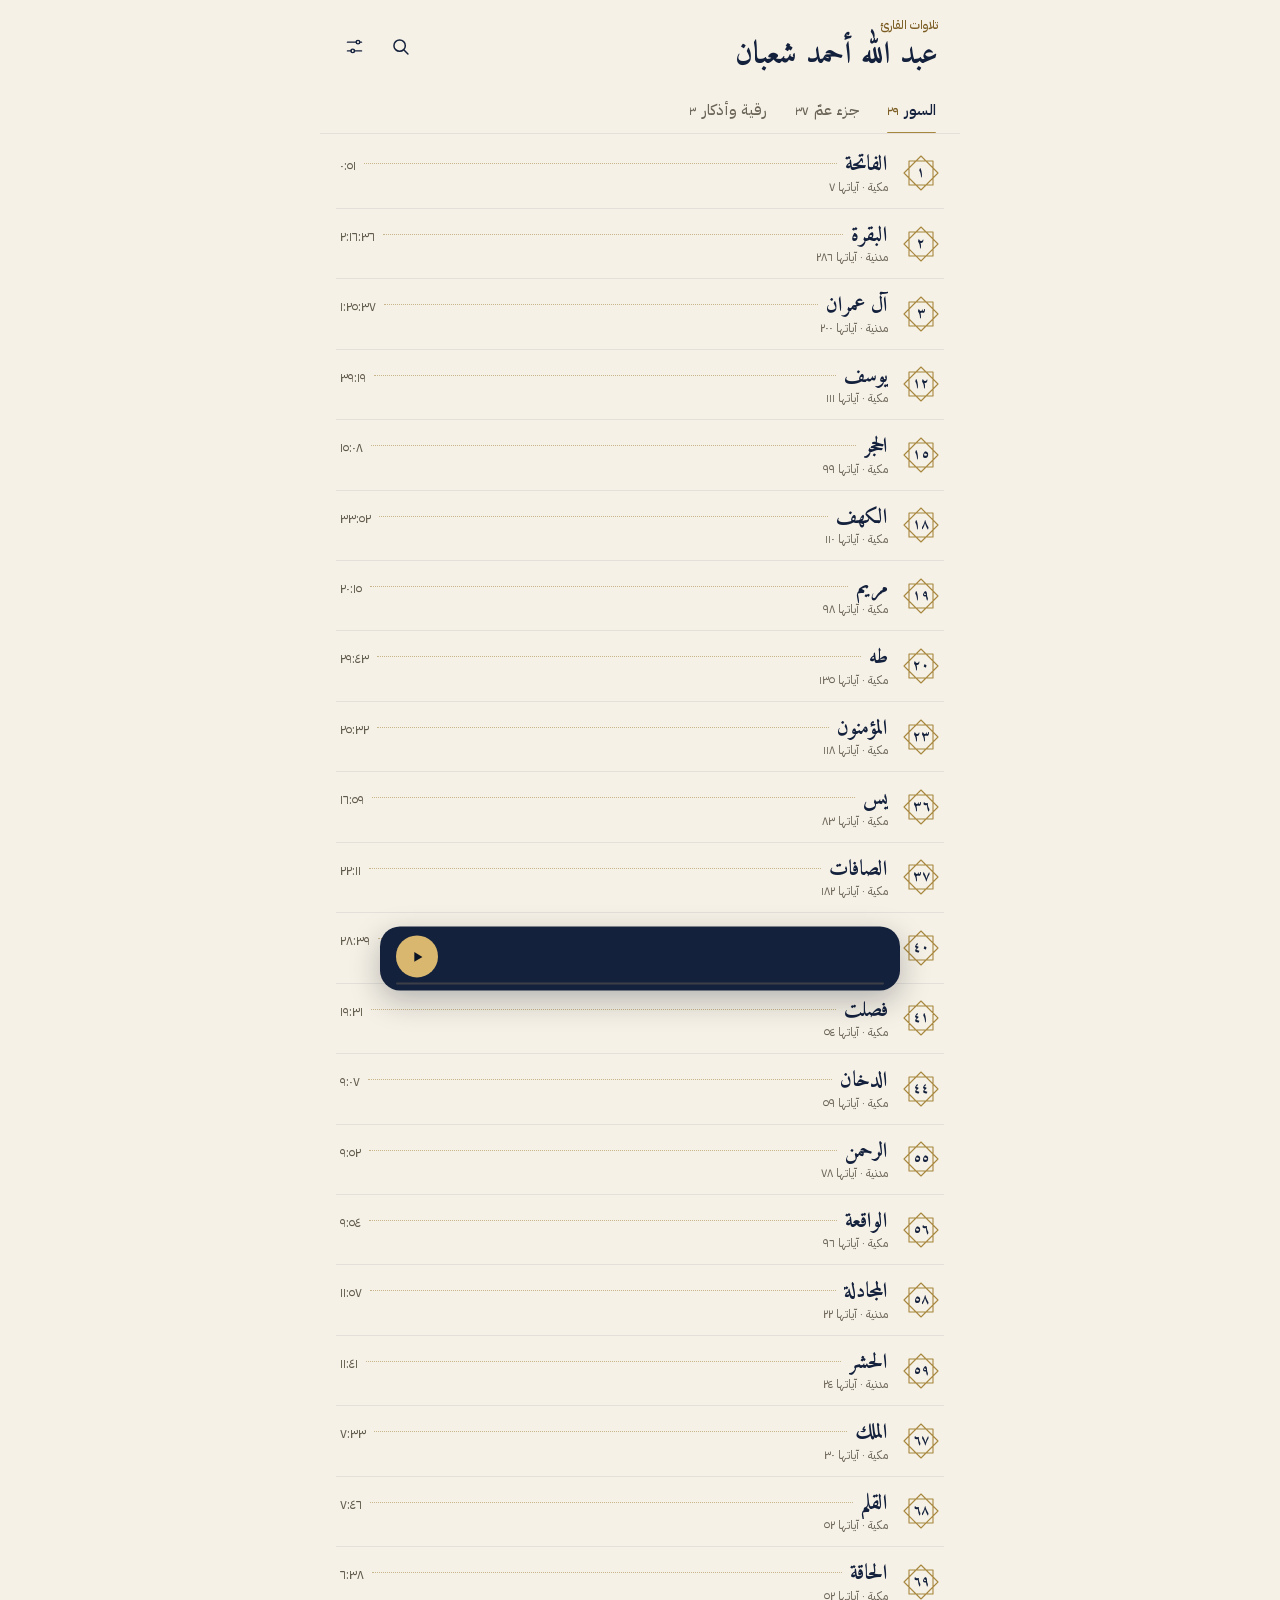
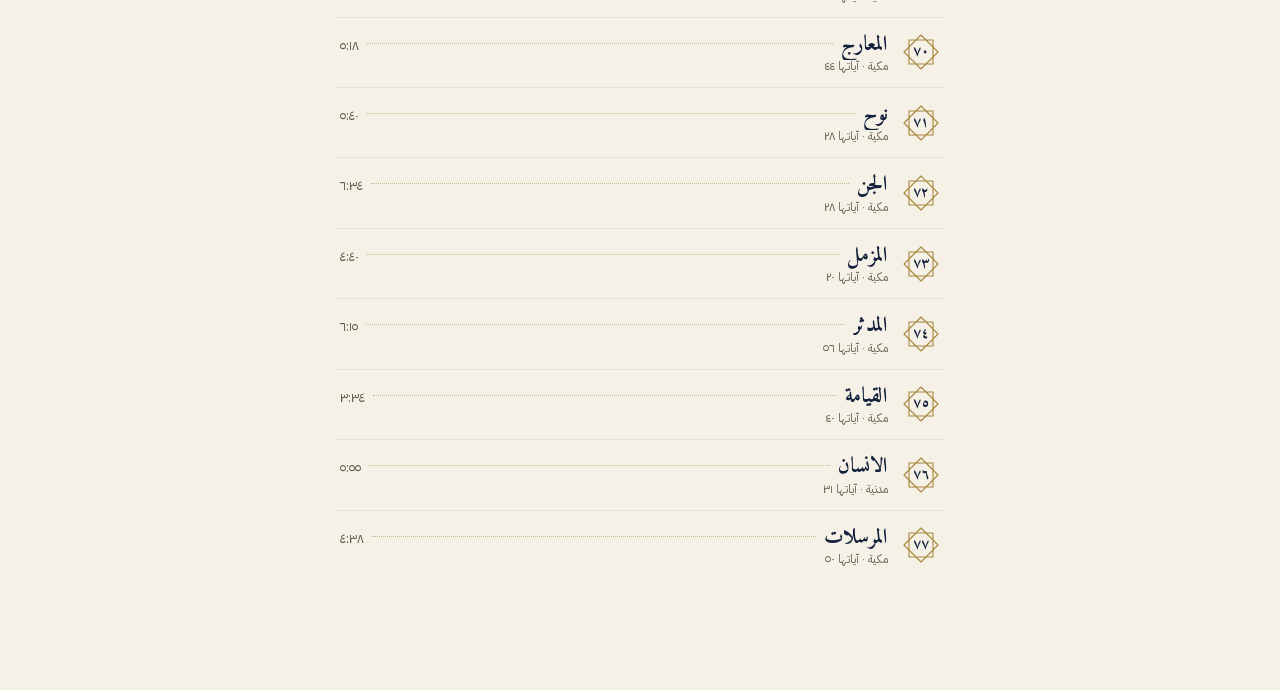
==== docs/index.html @ 260933c8 "feat: add the abdullah shaaban web player Android has apps for this reciter and the App Store has no" ====
<!doctype html>
<html lang="ar" dir="rtl">
<head>
<meta charset="utf-8">
<meta name="viewport" content="width=device-width, initial-scale=1, viewport-fit=cover">
<title>تلاوات عبد الله أحمد شعبان</title>
<meta name="description" content="استمع إلى القرآن الكريم بصوت القارئ عبد الله أحمد شعبان — بدون إعلانات، بدون حساب، على الآيفون والأندرويد.">
<link rel="manifest" href="manifest.webmanifest">
<meta name="theme-color" content="#F6F1E6" media="(prefers-color-scheme: light)">
<meta name="theme-color" content="#0B1424" media="(prefers-color-scheme: dark)">
<meta name="mobile-web-app-capable" content="yes">
<meta name="apple-mobile-web-app-capable" content="yes">
<meta name="apple-mobile-web-app-status-bar-style" content="default">
<meta name="apple-mobile-web-app-title" content="عبدالله شعبان">
<link rel="apple-touch-icon" href="icons/apple-touch-icon.png">
<link rel="icon" href="icons/icon-192.png">
<link rel="preload" href="fonts/plex-regular.woff2" as="font" type="font/woff2" crossorigin>
<link rel="preload" href="fonts/amiri-bold.woff2" as="font" type="font/woff2" crossorigin>
<link rel="stylesheet" href="app.css">
</head>
<body>

<svg width="0" height="0" style="position:absolute" aria-hidden="true"><defs>
  <symbol id="i-search" viewBox="0 0 24 24"><circle cx="11" cy="11" r="6.5"/><path d="M16 16l4.5 4.5"/></symbol>
  <symbol id="i-tune" viewBox="0 0 24 24"><path d="M4 7h10M18 7h2M4 17h4M12 17h8"/><circle cx="16" cy="7" r="2"/><circle cx="10" cy="17" r="2"/></symbol>
  <symbol id="i-x" viewBox="0 0 24 24"><path d="M6 6l12 12M18 6L6 18"/></symbol>
  <symbol id="i-play" viewBox="0 0 24 24"><path d="M7.5 5.2v13.6L19 12z" fill="currentColor" stroke="none"/></symbol>
  <symbol id="i-pause" viewBox="0 0 24 24"><rect x="6" y="4.5" width="4" height="15" rx="1.2" fill="currentColor" stroke="none"/><rect x="14" y="4.5" width="4" height="15" rx="1.2" fill="currentColor" stroke="none"/></symbol>
  <symbol id="i-prev" viewBox="0 0 24 24"><path d="M6.2 5.5v13" stroke-width="2"/><path d="M18 6.2v11.6L9.4 12z" fill="currentColor" stroke="none"/></symbol>
  <symbol id="i-next" viewBox="0 0 24 24"><path d="M17.8 5.5v13" stroke-width="2"/><path d="M6 6.2v11.6L14.6 12z" fill="currentColor" stroke="none"/></symbol>
  <symbol id="i-back10" viewBox="0 0 24 24"><path d="M12 4.5A8 8 0 1 1 4 12.5"/><path d="M14.6 2 12 4.5l2.6 2.5"/><text x="12" y="15.4" text-anchor="middle" font-family="Plex, -apple-system, sans-serif" font-size="8" font-weight="600" fill="currentColor" stroke="none">10</text></symbol>
  <symbol id="i-fwd10" viewBox="0 0 24 24"><path d="M12 4.5A8 8 0 1 0 20 12.5"/><path d="M9.4 2 12 4.5 9.4 7"/><text x="12" y="15.4" text-anchor="middle" font-family="Plex, -apple-system, sans-serif" font-size="8" font-weight="600" fill="currentColor" stroke="none">10</text></symbol>
  <symbol id="i-chevdown" viewBox="0 0 24 24"><path d="M6 9.5l6 6 6-6"/></symbol>
  <symbol id="i-back" viewBox="0 0 24 24"><path d="M14.5 5.5 21 12l-6.5 6.5"/><path d="M21 12H3"/></symbol>
  <symbol id="i-bookmark" viewBox="0 0 24 24"><path d="M6.5 3.8h11v16.4L12 15.8l-5.5 4.4z"/></symbol>
  <symbol id="i-bookmark-on" viewBox="0 0 24 24"><path d="M6.5 3.8h11v16.4L12 15.8l-5.5 4.4z" fill="currentColor"/></symbol>
  <symbol id="i-moon" viewBox="0 0 24 24"><path d="M20 14.3A8.4 8.4 0 0 1 9.7 4a8.4 8.4 0 1 0 10.3 10.3z"/></symbol>
  <symbol id="i-repeat" viewBox="0 0 24 24"><path d="M17 2.5 20.5 6 17 9.5"/><path d="M3.5 12v-2.5a3.5 3.5 0 0 1 3.5-3.5h13.5"/><path d="M7 21.5 3.5 18 7 14.5"/><path d="M20.5 12v2.5a3.5 3.5 0 0 1-3.5 3.5H3.5"/></symbol>
  <symbol id="i-share" viewBox="0 0 24 24"><path d="M12 15.5V3.2"/><path d="M8.4 6.8 12 3.2l3.6 3.6"/><path d="M6.5 11H5v9.8h14V11h-1.5"/></symbol>
  <symbol id="i-plus" viewBox="0 0 24 24"><rect x="3.5" y="3.5" width="17" height="17" rx="4.5"/><path d="M12 8.2v7.6M8.2 12h7.6"/></symbol>
  <symbol id="i-phone" viewBox="0 0 24 24"><rect x="6.5" y="2.5" width="11" height="19" rx="2.5"/><path d="M10.5 18.5h3"/></symbol>
  <symbol id="i-shield" viewBox="0 0 24 24"><path d="M12 3l7.5 3v6c0 4.6-3.1 8-7.5 9.3C7.6 20 4.5 16.6 4.5 12V6z"/><path d="M9 12.3l2.2 2.2L15.4 10"/></symbol>
  <symbol id="i-play-line" viewBox="0 0 24 24"><path d="M7.5 5.2v13.6L19 12z"/></symbol>
  <symbol id="i-arch" viewBox="0 0 30 38"><path d="M27 37V15C27 8 21 4 15 1C9 4 3 8 3 15v22"/><path d="M15 6v7"/><path d="M12.5 13h5l-1 4.5h-3z"/></symbol>
  <symbol id="i-star" viewBox="0 0 38 38"><path d="M36 19L19 36L2 19L19 2Z M31 31L7 31L7 7L31 7Z"/></symbol>
</defs></svg>

<header class="top">
  <div class="brand">
    <span class="kicker">تلاوات القارئ</span>
    <h1 id="reciter-name">عبد الله أحمد شعبان</h1>
  </div>
  <div class="tools">
    <button class="iconbtn" id="btn-search" aria-label="بحث" aria-expanded="false"><svg class="ic"><use href="#i-search"/></svg></button>
    <button class="iconbtn" id="btn-settings" aria-label="الإعدادات"><svg class="ic"><use href="#i-tune"/></svg></button>
  </div>
</header>

<div class="searchrow" id="searchrow">
  <label class="search">
    <svg class="ic"><use href="#i-search"/></svg>
    <input id="q" type="search" inputmode="search" autocomplete="off" placeholder="ابحث عن سورة…" aria-label="ابحث عن سورة">
    <button class="iconbtn sm" id="clearq" aria-label="إغلاق البحث"><svg class="ic"><use href="#i-x"/></svg></button>
  </label>
</div>

<section class="band" id="band" aria-label="التلاوة الحالية" hidden>
  <div class="frame">
    <svg class="arch-mini" aria-hidden="true"><use href="#i-arch"/></svg>
    <button class="bandtext" id="band-open" aria-label="فتح المشغّل">
      <span class="kicker" id="band-kicker">تستمع الآن</span>
      <span class="title" id="band-title"></span>
      <span class="sub" id="band-sub"></span>
    </button>
    <button class="goldbtn" id="band-toggle" aria-label="تشغيل"><svg class="ic"><use href="#i-play"/></svg></button>
    <span class="track" aria-hidden="true"><span class="fill" id="band-fill"></span></span>
  </div>
</section>

<nav class="tabs" id="tabs" role="tablist" aria-label="الأقسام"></nav>

<main id="view"></main>

<div class="pill" id="pill" aria-label="التلاوة الحالية">
  <button class="pilltext" id="pill-open" aria-label="فتح المشغّل"><span id="pill-title"></span></button>
  <button class="goldbtn sm" id="pill-toggle" aria-label="تشغيل"><svg class="ic"><use href="#i-play"/></svg></button>
  <span class="track" aria-hidden="true"><span class="fill" id="pill-fill"></span></span>
</div>

<section class="sheet night" id="player" aria-label="المشغّل" aria-hidden="true">
  <div class="phead">
    <button class="iconbtn" id="player-close" aria-label="إغلاق المشغّل"><svg class="ic"><use href="#i-chevdown"/></svg></button>
    <span class="who" id="player-reciter">عبد الله أحمد شعبان</span>
    <button class="iconbtn" id="btn-bookmark" aria-label="إضافة علامة" aria-pressed="false"><svg class="ic"><use href="#i-bookmark"/></svg></button>
  </div>
  <div class="stage">
    <div class="mihrab">
      <svg viewBox="0 0 290 372" fill="none" aria-hidden="true">
        <defs><radialGradient id="lampglow" cx="0.5" cy="0.5" r="0.5">
          <stop offset="0" stop-color="#D9B76E" stop-opacity="0.32"/>
          <stop offset="0.45" stop-color="#D9B76E" stop-opacity="0.10"/>
          <stop offset="1" stop-color="#D9B76E" stop-opacity="0"/>
        </radialGradient></defs>
        <circle cx="145" cy="82" r="58" fill="url(#lampglow)" class="glow"/>
        <path d="M262 360V156C262 92 207 54 145 26C83 54 28 92 28 156V360" class="inner"/>
        <path d="M276 360V150C276 78 214 36 145 6C76 36 14 78 14 150V360" class="rail" pathLength="100"/>
        <path d="M276 360V150C276 78 214 36 145 6C76 36 14 78 14 150V360" class="progress" id="arch" pathLength="100"/>
        <path d="M4 366H286" class="sill"/>
        <path d="M145 26V64" class="chain"/>
        <path d="M139 64Q145 58 151 64" class="chain"/>
        <path d="M135 64H155L151 82Q145 90 139 82Z" class="lamp"/>
      </svg>
      <div class="words">
        <span class="kind" id="now-kind">سورة</span>
        <span class="name" id="now-title"></span>
        <span class="meta" id="now-meta"></span>
      </div>
      <span class="num" id="now-num"></span>
    </div>
    <div class="scrub">
      <input type="range" id="seek" min="0" max="1000" value="0" step="1" aria-label="موضع التلاوة">
      <div class="times"><span id="t-pos">٠:٠٠</span><span id="t-dur">٠:٠٠</span></div>
    </div>
    <div class="transport">
      <button id="b-prev" aria-label="السابقة"><svg class="ic"><use href="#i-prev"/></svg></button>
      <button id="b-back" aria-label="عشر ثوانٍ للخلف"><svg class="ic lg"><use href="#i-back10"/></svg></button>
      <button id="b-play" class="goldbtn xl" aria-label="تشغيل"><svg class="ic"><use href="#i-play"/></svg></button>
      <button id="b-fwd" aria-label="عشر ثوانٍ للأمام"><svg class="ic lg"><use href="#i-fwd10"/></svg></button>
      <button id="b-next" aria-label="التالية"><svg class="ic"><use href="#i-next"/></svg></button>
    </div>
    <div class="extras">
      <button class="chip" id="b-sleep" data-on="false"><svg class="ic xs"><use href="#i-moon"/></svg><span id="sleep-lbl">مؤقّت النوم</span></button>
      <button class="chip" id="b-repeat" data-on="false"><svg class="ic xs"><use href="#i-repeat"/></svg><span id="repeat-lbl">تكرار</span></button>
      <button class="chip" id="b-speed" data-on="false">السرعة <b id="speed-lbl">١×</b></button>
    </div>
  </div>
</section>

<section class="sheet" id="settings" aria-label="الإعدادات" aria-hidden="true">
  <div class="shead">
    <button class="iconbtn" id="settings-close" aria-label="رجوع"><svg class="ic"><use href="#i-back"/></svg></button>
    <h2>الإعدادات</h2>
    <span class="spacer"></span>
  </div>
  <div class="settings">
    <section class="group">
      <h3>المظهر</h3>
      <div class="panel seg" id="theme-seg">
        <button data-theme="system" aria-pressed="true">تلقائي</button>
        <button data-theme="light" aria-pressed="false">نهاري</button>
        <button data-theme="dark" aria-pressed="false">ليلي</button>
      </div>
    </section>
    <section class="group">
      <h3>على الهاتف</h3>
      <div class="panel">
        <button class="item" id="btn-install-help">
          <svg class="ic"><use href="#i-plus"/></svg>
          <span class="grow"><span class="lbl">إضافة إلى الشاشة الرئيسية</span><span class="sub">الآيفون والآيباد: من Safari، ويعمل كتطبيق كامل</span></span>
        </button>
        <div class="item">
          <svg class="ic"><use href="#i-phone"/></svg>
          <span class="grow"><span class="lbl">أندرويد</span><span class="sub">افتح الرابط في Chrome ثم اختر «تثبيت التطبيق»</span></span>
        </div>
      </div>
    </section>
    <section class="group">
      <h3>عن التطبيق</h3>
      <div class="panel">
        <a class="item" href="privacy.html">
          <svg class="ic"><use href="#i-shield"/></svg>
          <span class="grow"><span class="lbl">سياسة الخصوصية</span><span class="sub">لا يجمع التطبيق أي بيانات</span></span>
        </a>
        <div class="item">
          <svg class="ic"><use href="#i-play-line"/></svg>
          <span class="grow"><span class="lbl">المحتوى</span><span class="sub" id="about-counts"></span></span>
        </div>
      </div>
      <p class="note">
        يضمّ التطبيق التلاوات <strong>الجديدة</strong> المنشورة على
        <a href="https://www.youtube.com/@Abdullahshaab1" target="_blank" rel="noopener">القناة الرسمية للقارئ</a>
        وحدها، ولا يضمّ تسجيلاته القديمة التي تبرّأت منها القناة لوجود أخطاء في أحكام التلاوة.
        لم يُسجَّل للقارئ مصحف كامل بعد، فيعرض التطبيق ما هو متوفّر، وتُضاف السور الجديدة عند نشرها.
      </p>
      <p class="note">الخطوط: أميري وIBM Plex Sans Arabic برخصة SIL Open Font License.</p>
    </section>
  </div>
</section>

<div class="install" id="install" role="dialog" aria-label="تثبيت التطبيق">
  <div class="grow">
    <h3>ثبّت التطبيق على جهازك</h3>
    <p id="install-text"></p>
    <button class="goldbtn wide" id="install-go" hidden>تثبيت</button>
  </div>
  <button class="iconbtn sm" id="install-x" aria-label="إخفاء"><svg class="ic"><use href="#i-x"/></svg></button>
</div>

<div class="toast" id="toast" role="status" aria-live="polite"><span></span></div>

<audio id="audio" preload="metadata" playsinline></audio>
<script src="app.js"></script>
</body>
</html>
---- docs/app.css ----
/* تلاوات عبد الله أحمد شعبان — «المحراب».
   Night navy, ivory paper, gold hairlines from the illuminated mushaf. Surah
   names in Amiri, everything else in IBM Plex Sans Arabic, numerals Eastern.
   The player is always night: it is where the listening happens. */

@font-face { font-family: 'Plex'; src: url('fonts/plex-regular.woff2') format('woff2'); font-weight: 400; font-display: swap; }
@font-face { font-family: 'Plex'; src: url('fonts/plex-medium.woff2') format('woff2'); font-weight: 500; font-display: swap; }
@font-face { font-family: 'Plex'; src: url('fonts/plex-semibold.woff2') format('woff2'); font-weight: 600; font-display: swap; }
@font-face { font-family: 'Amiri'; src: url('fonts/amiri-regular.woff2') format('woff2'); font-weight: 400; font-display: swap; }
@font-face { font-family: 'Amiri'; src: url('fonts/amiri-bold.woff2') format('woff2'); font-weight: 700; font-display: swap; }

:root {
  --ui: 'Plex', -apple-system, 'Segoe UI', sans-serif;
  --naskh: 'Amiri', 'Times New Roman', serif;

  --navy: #14213D;
  --night: #0B1424;
  --ivory: #F4EEE1;
  --gold: #D9B76E;

  --paper: #F6F1E6;
  --raised: #FFFCF5;
  --ink: #14213D;
  --muted: #5E5849;
  --faint: #6B6558;
  --ornament: #A8873F;
  --gold-text: #7A5C22;
  --leader: #C9B58A;
  --rule: rgba(20, 33, 61, 0.08);
  --band: #14213D;
  --edge: rgba(168, 135, 63, 0.30);
  --line: rgba(20, 33, 61, 0.16);
  --current-med: #14213D;
  --current-digit: #D9B76E;
  --shadow: 0 1px 2px rgba(20, 33, 61, 0.05), 0 8px 24px rgba(20, 33, 61, 0.06);

  /* names privacy.html still uses */
  --on: var(--ink); --primary: var(--gold-text); --card: var(--raised);
}

:root[data-theme="dark"] {
  --paper: #0B1424; --raised: #121E36; --ink: #F4EEE1;
  --muted: rgba(244, 238, 225, 0.74); --faint: rgba(244, 238, 225, 0.66);
  --ornament: #D9B76E; --gold-text: #D9B76E; --leader: rgba(217, 183, 110, 0.4);
  --rule: rgba(244, 238, 225, 0.08); --band: #15223D; --edge: rgba(217, 183, 110, 0.26);
  --line: rgba(244, 238, 225, 0.18); --current-med: #D9B76E; --current-digit: #0B1424;
  --shadow: none;
}
@media (prefers-color-scheme: dark) {
  :root:not([data-theme="light"]) {
    --paper: #0B1424; --raised: #121E36; --ink: #F4EEE1;
    --muted: rgba(244, 238, 225, 0.74); --faint: rgba(244, 238, 225, 0.66);
    --ornament: #D9B76E; --gold-text: #D9B76E; --leader: rgba(217, 183, 110, 0.4);
    --rule: rgba(244, 238, 225, 0.08); --band: #15223D; --edge: rgba(217, 183, 110, 0.26);
    --line: rgba(244, 238, 225, 0.18); --current-med: #D9B76E; --current-digit: #0B1424;
    --shadow: none;
  }
}

* { box-sizing: border-box; -webkit-tap-highlight-color: transparent; }
html, body { margin: 0; background: var(--paper); color: var(--ink); font-family: var(--ui); }
body { min-height: 100dvh; -webkit-font-smoothing: antialiased; overscroll-behavior-y: none; }
button { font: inherit; color: inherit; background: none; border: 0; padding: 0; cursor: pointer; }
a { color: var(--gold-text); }
[hidden] { display: none !important; }
:focus-visible { outline: 2px solid var(--ornament); outline-offset: 2px; border-radius: 6px; }

.ic { width: 21px; height: 21px; display: block; fill: none; stroke: currentColor;
      stroke-width: 1.7; stroke-linecap: round; stroke-linejoin: round; flex: none; }
.ic.lg { width: 26px; height: 26px; stroke-width: 1.6; }
.ic.xs { width: 15px; height: 15px; }
.iconbtn { width: 44px; height: 44px; border-radius: 999px; display: grid; place-items: center; flex: none; }
.iconbtn.sm { width: 36px; height: 36px; }
.iconbtn:active { background: var(--rule); }

.kicker { font-size: 12px; font-weight: 500; color: var(--gold-text); }

/* ---------- header ---------- */

.top { display: flex; align-items: flex-start; justify-content: space-between;
       padding: calc(env(safe-area-inset-top) + 16px) 22px 0 12px; }
.brand { display: flex; flex-direction: column; min-width: 0; }
.brand h1 { margin: 0; font-family: var(--naskh); font-weight: 700; font-size: 31px; line-height: 1.4; }
.tools { display: flex; gap: 2px; margin-top: 8px; }

.searchrow { display: none; padding: 10px 16px 0; }
.searchrow.on { display: block; }
.search { display: flex; align-items: center; gap: 10px; height: 46px; padding: 0 14px 0 6px;
          border-bottom: 1.5px solid var(--ornament); color: var(--faint); }
.search input { flex: 1; min-width: 0; height: 100%; border: 0; outline: 0; background: none;
                font: 400 16px var(--ui); color: var(--ink); }
.search input::placeholder { color: var(--faint); }
.search input::-webkit-search-cancel-button { display: none; }

/* ---------- now playing band ---------- */

.band { margin: 18px 16px 0; background: var(--band); border-radius: 22px; padding: 6px; color: var(--ivory); }
.band .frame { position: relative; display: flex; align-items: center; gap: 14px;
               border: 1px solid rgba(217, 183, 110, 0.5); border-radius: 17px; padding: 15px 18px 20px; }
.arch-mini { width: 30px; height: 38px; fill: none; stroke: var(--gold); stroke-width: 1.3; flex: none; }
.bandtext { flex: 1; min-width: 0; display: flex; flex-direction: column; text-align: start; }
.bandtext .kicker { color: var(--gold); }
.bandtext .title { font-family: var(--naskh); font-weight: 700; font-size: 27px; line-height: 1.35;
                   white-space: nowrap; overflow: hidden; text-overflow: ellipsis; }
.bandtext .sub { font-size: 12.5px; color: rgba(244, 238, 225, 0.74); }
.track { position: absolute; inset-inline: 18px; bottom: 9px; height: 2px; border-radius: 2px;
         background: rgba(217, 183, 110, 0.2); overflow: hidden; }
.track .fill { position: absolute; inset-inline-start: 0; top: 0; bottom: 0; width: 0; background: var(--gold); }

.goldbtn { width: 54px; height: 54px; border-radius: 999px; background: var(--gold); color: var(--night);
           display: grid; place-items: center; flex: none; }
.goldbtn .ic { width: 20px; height: 20px; }
.goldbtn.sm { width: 42px; height: 42px; }
.goldbtn.sm .ic { width: 17px; height: 17px; }
.goldbtn.xl { width: 74px; height: 74px; }
.goldbtn.xl .ic { width: 26px; height: 26px; }
.goldbtn.wide { width: auto; height: 40px; padding: 0 20px; font-weight: 600; font-size: 14px; margin-top: 10px; }
.goldbtn:active { opacity: 0.85; }

/* ---------- section tabs ---------- */

.tabs { display: flex; gap: 28px; padding: 22px 24px 0; border-bottom: 1px solid var(--rule); overflow-x: auto; scrollbar-width: none; }
.tabs::-webkit-scrollbar { display: none; }
.tab { position: relative; padding: 0 0 12px; font-size: 15px; font-weight: 500; color: var(--faint);
       display: flex; align-items: baseline; gap: 6px; white-space: nowrap; }
.tab .count { font-size: 12px; }
.tab[aria-selected="true"] { font-weight: 600; color: var(--ink); }
.tab[aria-selected="true"] .count { color: var(--gold-text); font-weight: 500; }
.tab[aria-selected="true"]::after { content: ''; position: absolute; inset-inline: 0; bottom: -1px; height: 2px;
                                    border-radius: 2px; background: var(--ornament); }

main { padding-bottom: calc(110px + env(safe-area-inset-bottom)); }

/* ---------- the فهرس ---------- */

.index { list-style: none; margin: 0; padding: 4px 16px 0; }
.index li + li .row { border-top: 1px solid var(--rule); }
.row { width: 100%; display: flex; align-items: center; gap: 14px; padding: 12px 4px; text-align: start; }
.row:active { background: var(--rule); border-radius: 12px; }
.med { position: relative; width: 38px; height: 38px; flex: none; display: grid; place-items: center; }
.med svg { position: absolute; inset: 0; width: 38px; height: 38px; fill: none; stroke: var(--ornament);
           stroke-width: 1.1; stroke-linejoin: round; }
.med span { position: relative; font-family: var(--naskh); font-weight: 700; font-size: 14px; line-height: 1; }
.row[aria-current="true"] .med svg { fill: var(--current-med); }
.row[aria-current="true"] .med span { color: var(--current-digit); }
.txt { flex: 1; min-width: 0; display: flex; flex-direction: column; }
.line { display: flex; align-items: baseline; gap: 8px; }
.line .name { font-family: var(--naskh); font-weight: 700; font-size: 21px; line-height: 1.45;
              white-space: nowrap; overflow: hidden; text-overflow: ellipsis; }
.row[aria-current="true"] .name { color: var(--gold-text); }
.leader { flex: 1; min-width: 12px; border-bottom: 1.5px dotted var(--leader); transform: translateY(-6px); }
.line .dur { font-size: 13px; color: var(--muted); }
.txt .meta { font-size: 12px; color: var(--faint); margin-top: -3px; }

.empty { padding: 56px 24px; text-align: center; color: var(--faint); font-size: 14px; }
.empty b { display: block; font-family: var(--naskh); font-size: 22px; color: var(--ink); margin-bottom: 4px; }

/* ---------- جزء عمّ mosaic ---------- */

.juzhead { display: flex; align-items: center; justify-content: space-between; gap: 12px; padding: 16px 22px 12px; }
.juzhead p { margin: 0; font-size: 13px; color: var(--muted); }
.outline { height: 36px; padding: 0 14px; border: 1px solid var(--line); border-radius: 999px;
           font-size: 12.5px; font-weight: 500; display: flex; align-items: center; gap: 6px; white-space: nowrap; }
.outline .ic { width: 12px; height: 12px; }
.mosaic { display: grid; grid-template-columns: repeat(3, minmax(0, 1fr)); gap: 10px; padding: 0 16px; }
.tile { position: relative; height: 88px; border-radius: 14px; background: var(--raised); border: 1px solid var(--edge);
        padding: 9px 10px 8px; display: flex; flex-direction: column; justify-content: space-between; box-shadow: var(--shadow); }
.tile:active { transform: scale(0.98); }
.tile .tt { display: flex; justify-content: space-between; font-size: 11px; }
.tile .n { font-weight: 600; color: var(--gold-text); }
.tile .d { color: var(--faint); }
.tile .name { font-family: var(--naskh); font-weight: 700; font-size: 20px; line-height: 1.3; text-align: center; }
.tile .eq { height: 10px; display: flex; align-items: flex-end; gap: 2px; justify-content: flex-end; visibility: hidden; }
.tile .eq i { width: 2px; border-radius: 1px; background: var(--gold); }
.tile .eq i:nth-child(1) { height: 6px; } .tile .eq i:nth-child(2) { height: 10px; } .tile .eq i:nth-child(3) { height: 4px; }
.tile[aria-current="true"] { background: var(--navy); border-color: var(--gold); color: var(--ivory); }
.tile[aria-current="true"] .n { color: var(--gold); }
.tile[aria-current="true"] .d { color: rgba(244, 238, 225, 0.72); }
.tile[aria-current="true"] .eq { visibility: visible; }
.playing .tile[aria-current="true"] .eq i { animation: eq 0.9s ease-in-out infinite alternate; }
.playing .tile[aria-current="true"] .eq i:nth-child(2) { animation-delay: -0.3s; }
.playing .tile[aria-current="true"] .eq i:nth-child(3) { animation-delay: -0.6s; }
@keyframes eq { from { transform: scaleY(0.4); } to { transform: scaleY(1); } }
:root[data-theme="dark"] .tile[aria-current="true"] { background: #1B2A4A; }

/* ---------- floating pill (when the band has scrolled away) ---------- */

.pill { position: fixed; inset-inline: 12px; bottom: calc(12px + env(safe-area-inset-bottom)); z-index: 40;
        display: flex; align-items: center; gap: 12px; padding: 9px 9px 13px 16px; border-radius: 20px;
        background: var(--navy); color: var(--ivory); box-shadow: 0 10px 30px rgba(11, 20, 36, 0.28);
        transform: translateY(160%); transition: transform 0.28s cubic-bezier(.2, .7, .3, 1); }
.pill.on { transform: none; }
.pilltext { flex: 1; min-width: 0; text-align: start; font-family: var(--naskh); font-weight: 700; font-size: 19px;
            white-space: nowrap; overflow: hidden; text-overflow: ellipsis; }
.pill .track { inset-inline: 16px; bottom: 6px; }

/* ---------- sheets ---------- */

.sheet { position: fixed; inset: 0; z-index: 60; background: var(--paper); color: var(--ink); overflow-y: auto;
         transform: translateY(100%); visibility: hidden; transition: transform 0.34s cubic-bezier(.2, .7, .3, 1), visibility 0s 0.34s; }
.sheet.on { transform: none; visibility: visible; transition: transform 0.34s cubic-bezier(.2, .7, .3, 1); }
@media (prefers-reduced-motion: reduce) { .sheet, .pill { transition: none; } }

/* the player: always night */
.night { background: var(--night); color: var(--ivory); }
.phead { display: flex; align-items: center; gap: 4px; padding: calc(env(safe-area-inset-top) + 8px) 10px 0; }
.phead .who { flex: 1; text-align: center; font-size: 13px; color: rgba(244, 238, 225, 0.7); }
.stage { display: flex; flex-direction: column; align-items: center; padding: 0 20px calc(28px + env(safe-area-inset-bottom)); }
.mihrab { position: relative; width: min(290px, 74vw); aspect-ratio: 290 / 372; margin-top: 2.4vh; }
.mihrab svg { position: absolute; inset: 0; width: 100%; height: 100%; }
.mihrab .glow { transition: opacity 0.6s; opacity: 0.55; }
.playing-now .mihrab .glow { opacity: 1; }
.mihrab .inner { stroke: var(--gold); stroke-opacity: 0.28; stroke-width: 1; }
.mihrab .rail { stroke: var(--gold); stroke-opacity: 0.18; stroke-width: 2.5; }
.mihrab .progress { stroke: var(--gold); stroke-width: 2.5; stroke-linecap: round; stroke-dasharray: 0 100; transition: stroke-dasharray 0.4s linear; }
.mihrab .sill { stroke: var(--gold); stroke-opacity: 0.35; stroke-width: 1; }
.mihrab .chain { stroke: var(--gold); stroke-opacity: 0.6; stroke-width: 1; }
.mihrab .lamp { fill: var(--gold); fill-opacity: 0.9; }
.playing-now .mihrab .lamp { animation: flicker 3.2s ease-in-out infinite; }
@keyframes flicker { 0%, 100% { fill-opacity: 0.9; } 50% { fill-opacity: 0.72; } }
.words { position: absolute; inset-inline: 6%; top: 36.5%; display: flex; flex-direction: column; align-items: center; text-align: center; }
.words .kind { font-size: 14px; font-weight: 500; color: var(--gold); }
.words .name { font-family: var(--naskh); font-weight: 700; font-size: var(--name-size, 62px); line-height: 1.35; }
.words .meta { font-size: 13px; color: rgba(244, 238, 225, 0.72); }
.mihrab .num { position: absolute; inset-inline: 0; bottom: 8%; text-align: center; font-family: var(--naskh);
               font-size: 15px; color: rgba(217, 183, 110, 0.85); }

.scrub { width: min(300px, 80vw); margin-top: 3.4vh; }
.scrub input { -webkit-appearance: none; appearance: none; display: block; width: 100%; height: 22px; background: none; margin: 0; }
.scrub input::-webkit-slider-runnable-track { height: 2px; border-radius: 2px;
  background: linear-gradient(to left, var(--gold) var(--pct, 0%), rgba(244, 238, 225, 0.16) var(--pct, 0%)); }
.scrub input::-moz-range-track { height: 2px; background: rgba(244, 238, 225, 0.16); }
.scrub input::-moz-range-progress { height: 2px; background: var(--gold); }
.scrub input::-webkit-slider-thumb { -webkit-appearance: none; width: 16px; height: 16px; margin-top: -7px; border: 0;
  background: url("data:image/svg+xml,%3Csvg xmlns='http://www.w3.org/2000/svg' viewBox='0 0 16 16'%3E%3Cpath d='M8 1l7 7-7 7-7-7z' fill='%23D9B76E'/%3E%3C/svg%3E") center / contain no-repeat; }
.scrub input::-moz-range-thumb { width: 16px; height: 16px; border: 0; border-radius: 0; background: url("data:image/svg+xml,%3Csvg xmlns='http://www.w3.org/2000/svg' viewBox='0 0 16 16'%3E%3Cpath d='M8 1l7 7-7 7-7-7z' fill='%23D9B76E'/%3E%3C/svg%3E") center / contain no-repeat; }
.times { display: flex; justify-content: space-between; font-size: 12.5px; color: rgba(244, 238, 225, 0.72); margin-top: 4px; }

.transport { display: flex; align-items: center; gap: 14px; margin-top: 2.2vh; }
.transport > button:not(.goldbtn) { width: 48px; height: 48px; border-radius: 999px; display: grid; place-items: center; }
.transport > button:not(.goldbtn):active { background: rgba(244, 238, 225, 0.08); }
.transport .ic { width: 24px; height: 24px; }
.transport .ic.lg { width: 26px; height: 26px; }

.extras { display: flex; gap: 10px; margin-top: 3vh; flex-wrap: wrap; justify-content: center; }
.chip { height: 38px; padding: 0 14px; border: 1px solid rgba(217, 183, 110, 0.28); border-radius: 999px;
        color: rgba(244, 238, 225, 0.82); font-size: 12.5px; display: flex; align-items: center; gap: 7px; }
.chip b { font-weight: 600; color: var(--gold); }
.chip[data-on="true"] { border-color: var(--gold); color: var(--gold); }

/* settings */
.shead { display: flex; align-items: center; gap: 4px; padding: calc(env(safe-area-inset-top) + 8px) 10px 4px; }
.shead h2 { flex: 1; margin: 0; text-align: center; font-family: var(--naskh); font-size: 24px; font-weight: 700; }
.shead .spacer { width: 44px; }
.settings { padding: 0 16px calc(40px + env(safe-area-inset-bottom)); max-width: 560px; margin-inline: auto; }
.group { margin-top: 18px; }
.group h3 { margin: 0 6px 8px; font-size: 12.5px; font-weight: 600; color: var(--gold-text); }
.panel { background: var(--raised); border: 1px solid var(--edge); border-radius: 18px; overflow: hidden; }
.item { width: 100%; display: flex; align-items: center; gap: 12px; padding: 14px 16px; text-align: start; color: inherit; text-decoration: none; }
.item + .item { border-top: 1px solid var(--rule); }
.item .ic { color: var(--ornament); }
.item .grow { flex: 1; min-width: 0; display: flex; flex-direction: column; }
.item .lbl { font-size: 15px; }
.item .sub { font-size: 12.5px; color: var(--faint); }
.seg { display: flex; gap: 6px; padding: 6px; }
.seg button { flex: 1; height: 40px; border-radius: 12px; font-size: 14px; color: var(--faint); }
.seg button[aria-pressed="true"] { background: var(--navy); color: var(--ivory); font-weight: 600; }
:root[data-theme="dark"] .seg button[aria-pressed="true"] { background: var(--gold); color: var(--night); }
.note { margin: 10px 6px 0; font-size: 12.5px; line-height: 1.9; color: var(--faint); }

/* install card + toast */
.install { position: fixed; inset-inline: 12px; bottom: calc(12px + env(safe-area-inset-bottom)); z-index: 70;
           display: none; gap: 10px; align-items: flex-start; padding: 16px 16px 16px 8px; border-radius: 20px;
           background: var(--raised); border: 1px solid var(--edge); box-shadow: 0 10px 30px rgba(11, 20, 36, 0.18); }
.install.on { display: flex; }
body.pill-on .install { bottom: calc(84px + env(safe-area-inset-bottom)); }
.install .grow { flex: 1; min-width: 0; }
.install h3 { margin: 0 0 4px; font-family: var(--naskh); font-size: 20px; font-weight: 700; }
.install p { margin: 0; font-size: 13px; line-height: 1.8; color: var(--muted); }
.install .share { display: inline-block; width: 15px; height: 15px; vertical-align: -3px; color: var(--ornament); }

.toast { position: fixed; inset-inline: 0; bottom: calc(96px + env(safe-area-inset-bottom)); z-index: 90;
         display: flex; justify-content: center; pointer-events: none; opacity: 0; transition: opacity 0.2s; }
.toast.on { opacity: 1; }
.toast span { background: var(--navy); color: var(--ivory); border-radius: 999px; padding: 10px 18px; font-size: 13.5px; }

@media (min-width: 720px) {
  .top, .searchrow, .band, .tabs, main { max-width: 640px; margin-inline: auto; }
  .band { margin-top: 18px; }
  .pill { max-width: 520px; margin-inline: auto; }
}
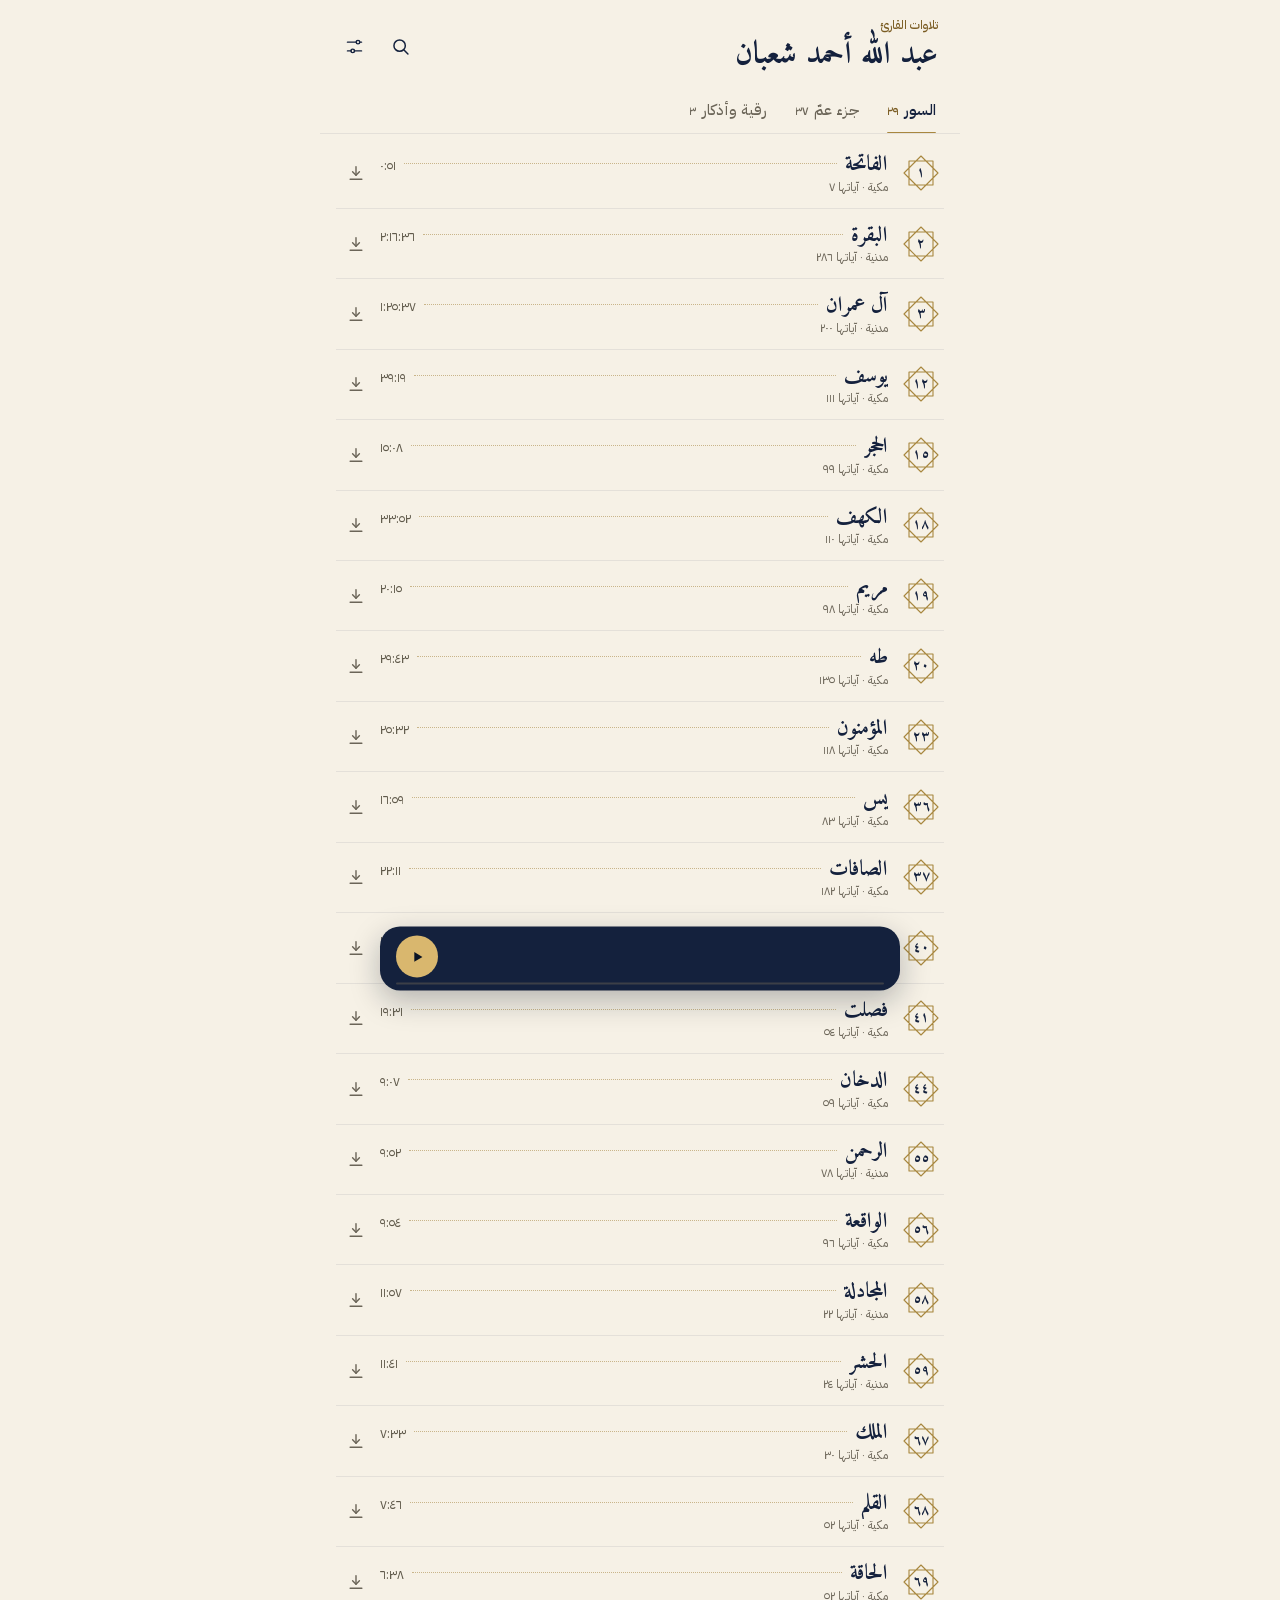
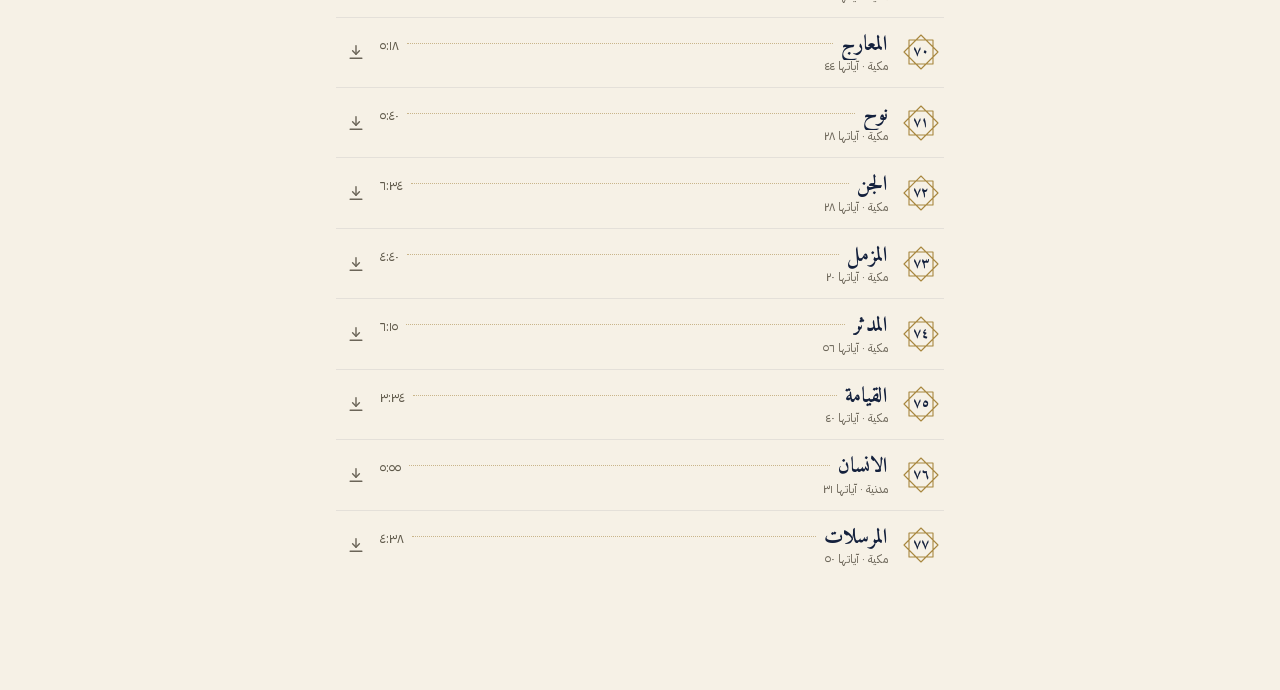
==== commit 28582289: "feat: save recitations for offline listening The web app streamed every recitation, so on an iPhone " ====
--- a/docs/index.html
+++ b/docs/index.html
@@ -42,6 +42,10 @@
   <symbol id="i-shield" viewBox="0 0 24 24"><path d="M12 3l7.5 3v6c0 4.6-3.1 8-7.5 9.3C7.6 20 4.5 16.6 4.5 12V6z"/><path d="M9 12.3l2.2 2.2L15.4 10"/></symbol>
   <symbol id="i-play-line" viewBox="0 0 24 24"><path d="M7.5 5.2v13.6L19 12z"/></symbol>
   <symbol id="i-arch" viewBox="0 0 30 38"><path d="M27 37V15C27 8 21 4 15 1C9 4 3 8 3 15v22"/><path d="M15 6v7"/><path d="M12.5 13h5l-1 4.5h-3z"/></symbol>
+  <symbol id="i-save" viewBox="0 0 24 24"><path d="M12 4.5v10.2"/><path d="M7.9 10.6 12 14.7l4.1-4.1"/><path d="M5 19.5h14"/></symbol>
+  <symbol id="i-saved" viewBox="0 0 24 24"><path d="M7.2 11.2l3.4 3.4 6.2-6.6"/><path d="M5 19.5h14"/></symbol>
+  <symbol id="i-wait" viewBox="0 0 24 24"><circle cx="12" cy="12" r="8.5" stroke-dasharray="2.2 3.1"/><path d="M12 8v4.2l2.6 1.6"/></symbol>
+  <symbol id="i-trash" viewBox="0 0 24 24"><path d="M4.5 6.5h15"/><path d="M9.5 6.5V4.5h5v2"/><path d="M6.5 6.5l.9 13h9.2l.9-13"/></symbol>
   <symbol id="i-star" viewBox="0 0 38 38"><path d="M36 19L19 36L2 19L19 2Z M31 31L7 31L7 7L31 7Z"/></symbol>
 </defs></svg>
 
@@ -89,9 +93,12 @@
 
 <section class="sheet night" id="player" aria-label="المشغّل" aria-hidden="true">
   <div class="phead">
-    <button class="iconbtn" id="player-close" aria-label="إغلاق المشغّل"><svg class="ic"><use href="#i-chevdown"/></svg></button>
+    <span class="side"><button class="iconbtn" id="player-close" aria-label="إغلاق المشغّل"><svg class="ic"><use href="#i-chevdown"/></svg></button></span>
     <span class="who" id="player-reciter">عبد الله أحمد شعبان</span>
-    <button class="iconbtn" id="btn-bookmark" aria-label="إضافة علامة" aria-pressed="false"><svg class="ic"><use href="#i-bookmark"/></svg></button>
+    <span class="side end">
+      <button class="iconbtn dl" id="btn-save" data-dl="" data-state="idle" aria-label="حفظ للاستماع دون إنترنت"><svg class="ic" aria-hidden="true"><use href="#i-save"/></svg></button>
+      <button class="iconbtn" id="btn-bookmark" aria-label="إضافة علامة" aria-pressed="false"><svg class="ic"><use href="#i-bookmark"/></svg></button>
+    </span>
   </div>
   <div class="stage">
     <div class="mihrab">
@@ -152,6 +159,26 @@
       </div>
     </section>
     <section class="group">
+      <h3>الاستماع دون إنترنت</h3>
+      <div class="panel">
+        <button class="item" id="btn-save-all" data-state="idle">
+          <svg class="ic"><use href="#i-save"/></svg>
+          <span class="grow"><span class="lbl" id="save-all-lbl">حفظ كل التلاوات على الجهاز</span><span class="sub" id="save-all-sub"></span></span>
+        </button>
+        <div class="item">
+          <svg class="ic"><use href="#i-saved"/></svg>
+          <span class="grow"><span class="lbl">المحفوظ على الجهاز</span><span class="sub" id="saved-sub">لا شيء بعد</span></span>
+          <button class="iconbtn sm" id="btn-clear-saved" aria-label="حذف كل المحفوظ" hidden><svg class="ic"><use href="#i-trash"/></svg></button>
+        </div>
+      </div>
+      <p class="note">
+        أو اضغط <svg class="ic inline"><use href="#i-save"/></svg> بجانب أي سورة لحفظها وحدها،
+        و<svg class="ic inline"><use href="#i-trash"/></svg> بجانبها لحذفها.
+        على الآيفون احفظ من التطبيق المثبّت على الشاشة الرئيسية لا من صفحة Safari، فلكلٍّ منهما ذاكرته،
+        وأبقِ التطبيق مفتوحاً حتى يكتمل الحفظ. إذا امتلأت ذاكرة الهاتف قد يحذف النظام المحفوظ، فيكفي حفظه من جديد.
+      </p>
+    </section>
+    <section class="group">
       <h3>على الهاتف</h3>
       <div class="panel">
         <button class="item" id="btn-install-help">
--- a/docs/app.css
+++ b/docs/app.css
@@ -134,8 +134,9 @@
 /* ---------- the فهرس ---------- */
 
 .index { list-style: none; margin: 0; padding: 4px 16px 0; }
-.index li + li .row { border-top: 1px solid var(--rule); }
-.row { width: 100%; display: flex; align-items: center; gap: 14px; padding: 12px 4px; text-align: start; }
+.index li { display: flex; align-items: center; }
+.index li + li { border-top: 1px solid var(--rule); }
+.row { flex: 1; min-width: 0; display: flex; align-items: center; gap: 14px; padding: 12px 4px; text-align: start; }
 .row:active { background: var(--rule); border-radius: 12px; }
 .med { position: relative; width: 38px; height: 38px; flex: none; display: grid; place-items: center; }
 .med svg { position: absolute; inset: 0; width: 38px; height: 38px; fill: none; stroke: var(--ornament);
@@ -152,16 +153,42 @@
 .line .dur { font-size: 13px; color: var(--muted); }
 .txt .meta { font-size: 12px; color: var(--faint); margin-top: -3px; }
 
+/* save for offline: idle arrow, queued clock, running ring, saved tick */
+.dl { width: 40px; height: 44px; flex: none; display: grid; place-items: center; border-radius: 12px; color: var(--faint); }
+.dl .ic { width: 20px; height: 20px; }
+.dl:active { background: var(--rule); }
+.dl[data-state="queued"], .dl[data-state="running"] { color: var(--ornament); }
+.dl[data-state="done"] { color: var(--gold-text); }
+.dl[data-state="done"] .ic { stroke-width: 1.9; }
+.dl[data-state="done"] { cursor: default; }
+.trash { width: 36px; height: 44px; flex: none; display: grid; place-items: center; border-radius: 12px; color: var(--faint); }
+.trash .ic { width: 19px; height: 19px; }
+.trash:active { background: var(--rule); }
+.round.trash { width: 36px; height: 36px; border-radius: 999px; color: var(--faint); }
+.ring { width: 22px; height: 22px; display: block; transform: rotate(-90deg); }
+.ring circle { fill: none; stroke-width: 2; }
+.ring .bg { stroke: currentColor; stroke-opacity: 0.22; }
+.ring .fg { stroke: currentColor; stroke-linecap: round; transition: stroke-dasharray 0.2s linear; }
+.ring .stop { fill: currentColor; }
+body.offline .row[data-saved="false"], body.offline .tile[data-saved="false"],
+body.offline .dl[data-state="idle"] { opacity: 0.4; }
+
 .empty { padding: 56px 24px; text-align: center; color: var(--faint); font-size: 14px; }
 .empty b { display: block; font-family: var(--naskh); font-size: 22px; color: var(--ink); margin-bottom: 4px; }
 
 /* ---------- جزء عمّ mosaic ---------- */
 
 .juzhead { display: flex; align-items: center; justify-content: space-between; gap: 12px; padding: 16px 22px 12px; }
-.juzhead p { margin: 0; font-size: 13px; color: var(--muted); }
+.juzhead p { margin: 0; flex: 1; min-width: 0; font-size: 13px; line-height: 1.6; color: var(--muted); }
 .outline { height: 36px; padding: 0 14px; border: 1px solid var(--line); border-radius: 999px;
            font-size: 12.5px; font-weight: 500; display: flex; align-items: center; gap: 6px; white-space: nowrap; }
 .outline .ic { width: 12px; height: 12px; }
+.juzhead .acts { display: flex; align-items: center; gap: 8px; flex: none; }
+.round { width: 36px; height: 36px; border: 1px solid var(--line); border-radius: 999px; display: grid; place-items: center;
+         color: var(--gold-text); }
+.round .ic { width: 17px; height: 17px; }
+.round[data-state="running"] .ic { animation: breathe 1.4s ease-in-out infinite alternate; }
+@keyframes breathe { from { opacity: 1; } to { opacity: 0.35; } }
 .mosaic { display: grid; grid-template-columns: repeat(3, minmax(0, 1fr)); gap: 10px; padding: 0 16px; }
 .tile { position: relative; height: 88px; border-radius: 14px; background: var(--raised); border: 1px solid var(--edge);
         padding: 9px 10px 8px; display: flex; flex-direction: column; justify-content: space-between; box-shadow: var(--shadow); }
@@ -177,6 +204,10 @@
 .tile[aria-current="true"] .n { color: var(--gold); }
 .tile[aria-current="true"] .d { color: rgba(244, 238, 225, 0.72); }
 .tile[aria-current="true"] .eq { visibility: visible; }
+.tile .ok { display: none; width: 11px; height: 11px; fill: none; stroke: var(--ornament); stroke-width: 2.6;
+            stroke-linecap: round; stroke-linejoin: round; vertical-align: -1px; margin-inline-end: 3px; }
+.tile[data-saved="true"] .ok { display: inline-block; }
+.tile[aria-current="true"] .ok { stroke: var(--gold); }
 .playing .tile[aria-current="true"] .eq i { animation: eq 0.9s ease-in-out infinite alternate; }
 .playing .tile[aria-current="true"] .eq i:nth-child(2) { animation-delay: -0.3s; }
 .playing .tile[aria-current="true"] .eq i:nth-child(3) { animation-delay: -0.6s; }
@@ -203,8 +234,15 @@
 
 /* the player: always night */
 .night { background: var(--night); color: var(--ivory); }
-.phead { display: flex; align-items: center; gap: 4px; padding: calc(env(safe-area-inset-top) + 8px) 10px 0; }
-.phead .who { flex: 1; text-align: center; font-size: 13px; color: rgba(244, 238, 225, 0.7); }
+.phead { display: grid; grid-template-columns: 88px minmax(0, 1fr) 88px; align-items: center;
+         padding: calc(env(safe-area-inset-top) + 8px) 10px 0; }
+.phead .side { display: flex; }
+.phead .side.end { justify-content: flex-end; }
+.phead .who { text-align: center; font-size: 13px; color: rgba(244, 238, 225, 0.7);
+              white-space: nowrap; overflow: hidden; text-overflow: ellipsis; }
+.phead .dl { width: 44px; height: 44px; border-radius: 999px; color: var(--ivory); }
+.phead .dl:active { background: rgba(244, 238, 225, 0.08); }
+.phead .dl[data-state="queued"], .phead .dl[data-state="running"], .phead .dl[data-state="done"] { color: var(--gold); }
 .stage { display: flex; flex-direction: column; align-items: center; padding: 0 20px calc(28px + env(safe-area-inset-bottom)); }
 .mihrab { position: relative; width: min(290px, 74vw); aspect-ratio: 290 / 372; margin-top: 2.4vh; }
 .mihrab svg { position: absolute; inset: 0; width: 100%; height: 100%; }
@@ -262,6 +300,11 @@
 .item .grow { flex: 1; min-width: 0; display: flex; flex-direction: column; }
 .item .lbl { font-size: 15px; }
 .item .sub { font-size: 12.5px; color: var(--faint); }
+#btn-save-all[data-state="running"] .ic { color: var(--gold-text); animation: breathe 1.4s ease-in-out infinite alternate; }
+#btn-save-all[data-state="done"] { cursor: default; }
+#btn-save-all[data-state="done"] .ic { color: var(--gold-text); }
+.item .iconbtn { margin: -8px -8px -8px 0; color: var(--faint); }
+.note .ic.inline { display: inline-block; width: 15px; height: 15px; vertical-align: -3px; color: var(--ornament); }
 .seg { display: flex; gap: 6px; padding: 6px; }
 .seg button { flex: 1; height: 40px; border-radius: 12px; font-size: 14px; color: var(--faint); }
 .seg button[aria-pressed="true"] { background: var(--navy); color: var(--ivory); font-weight: 600; }
